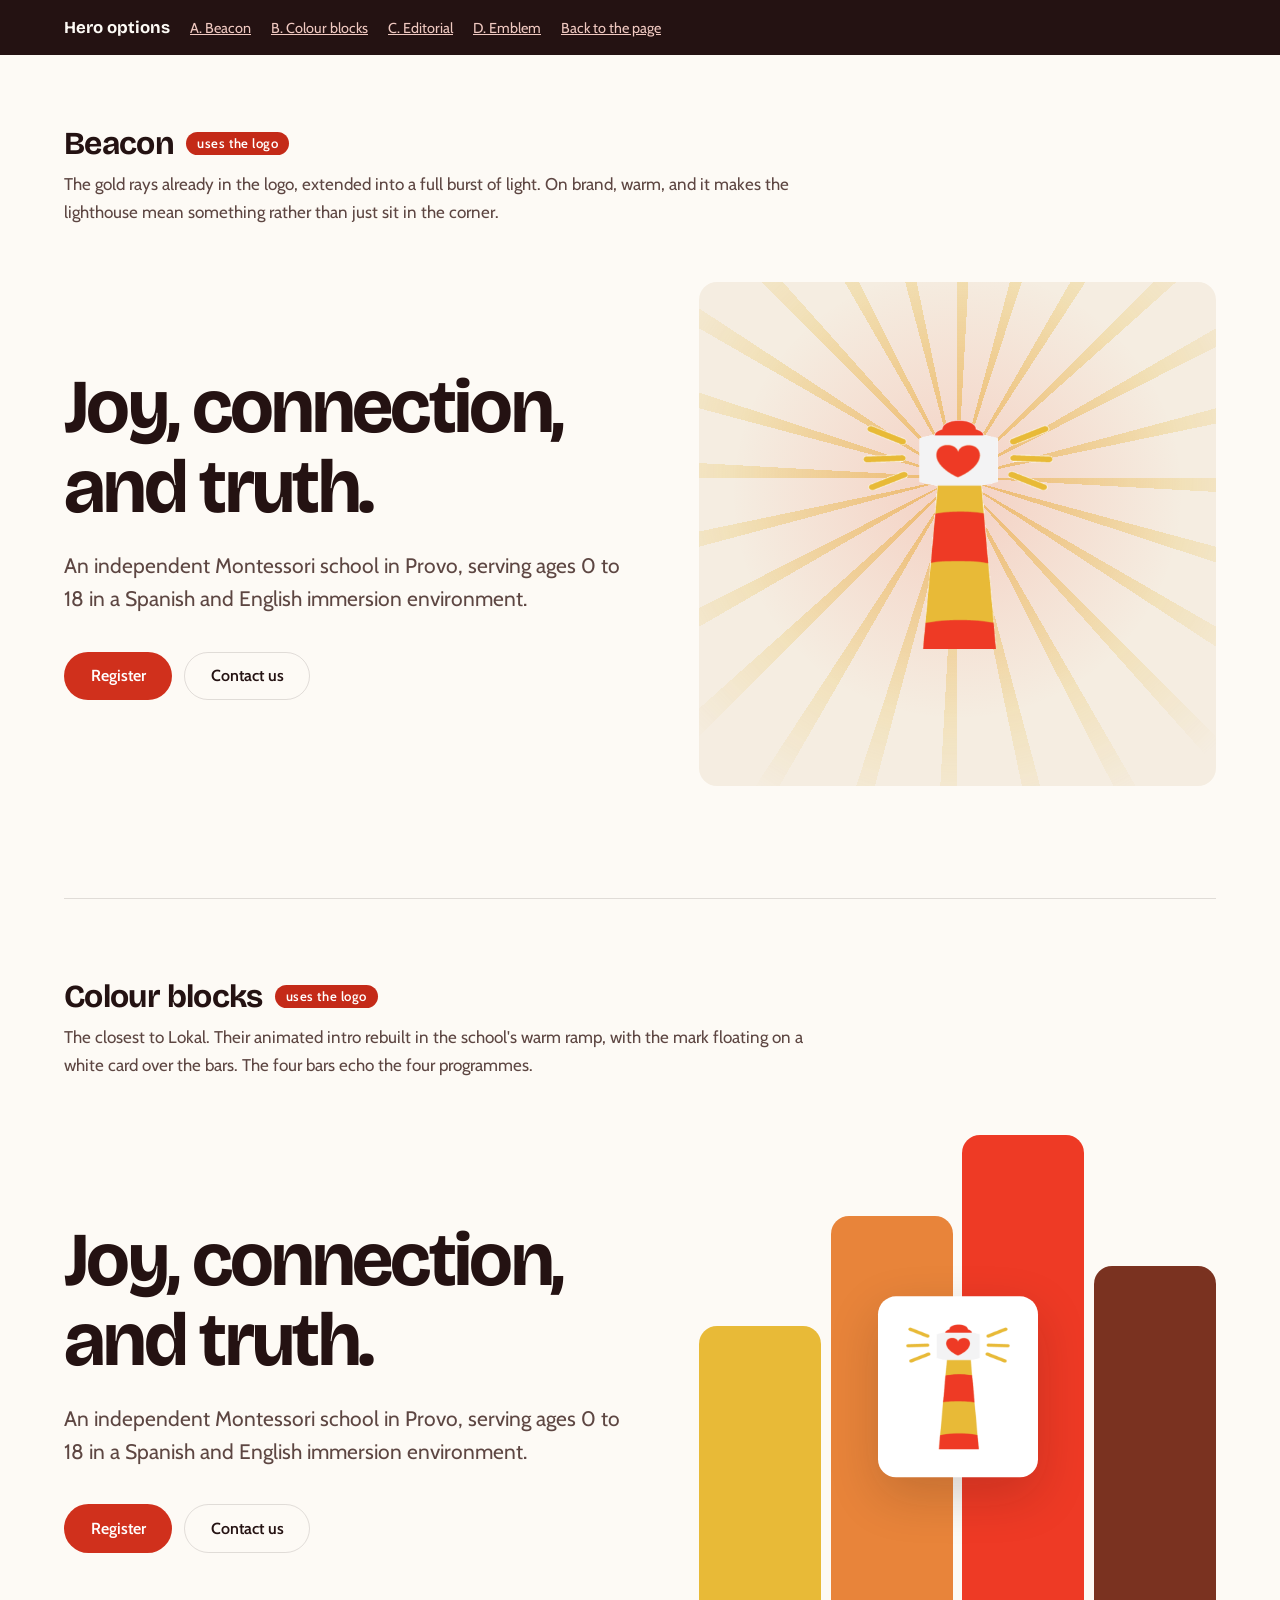
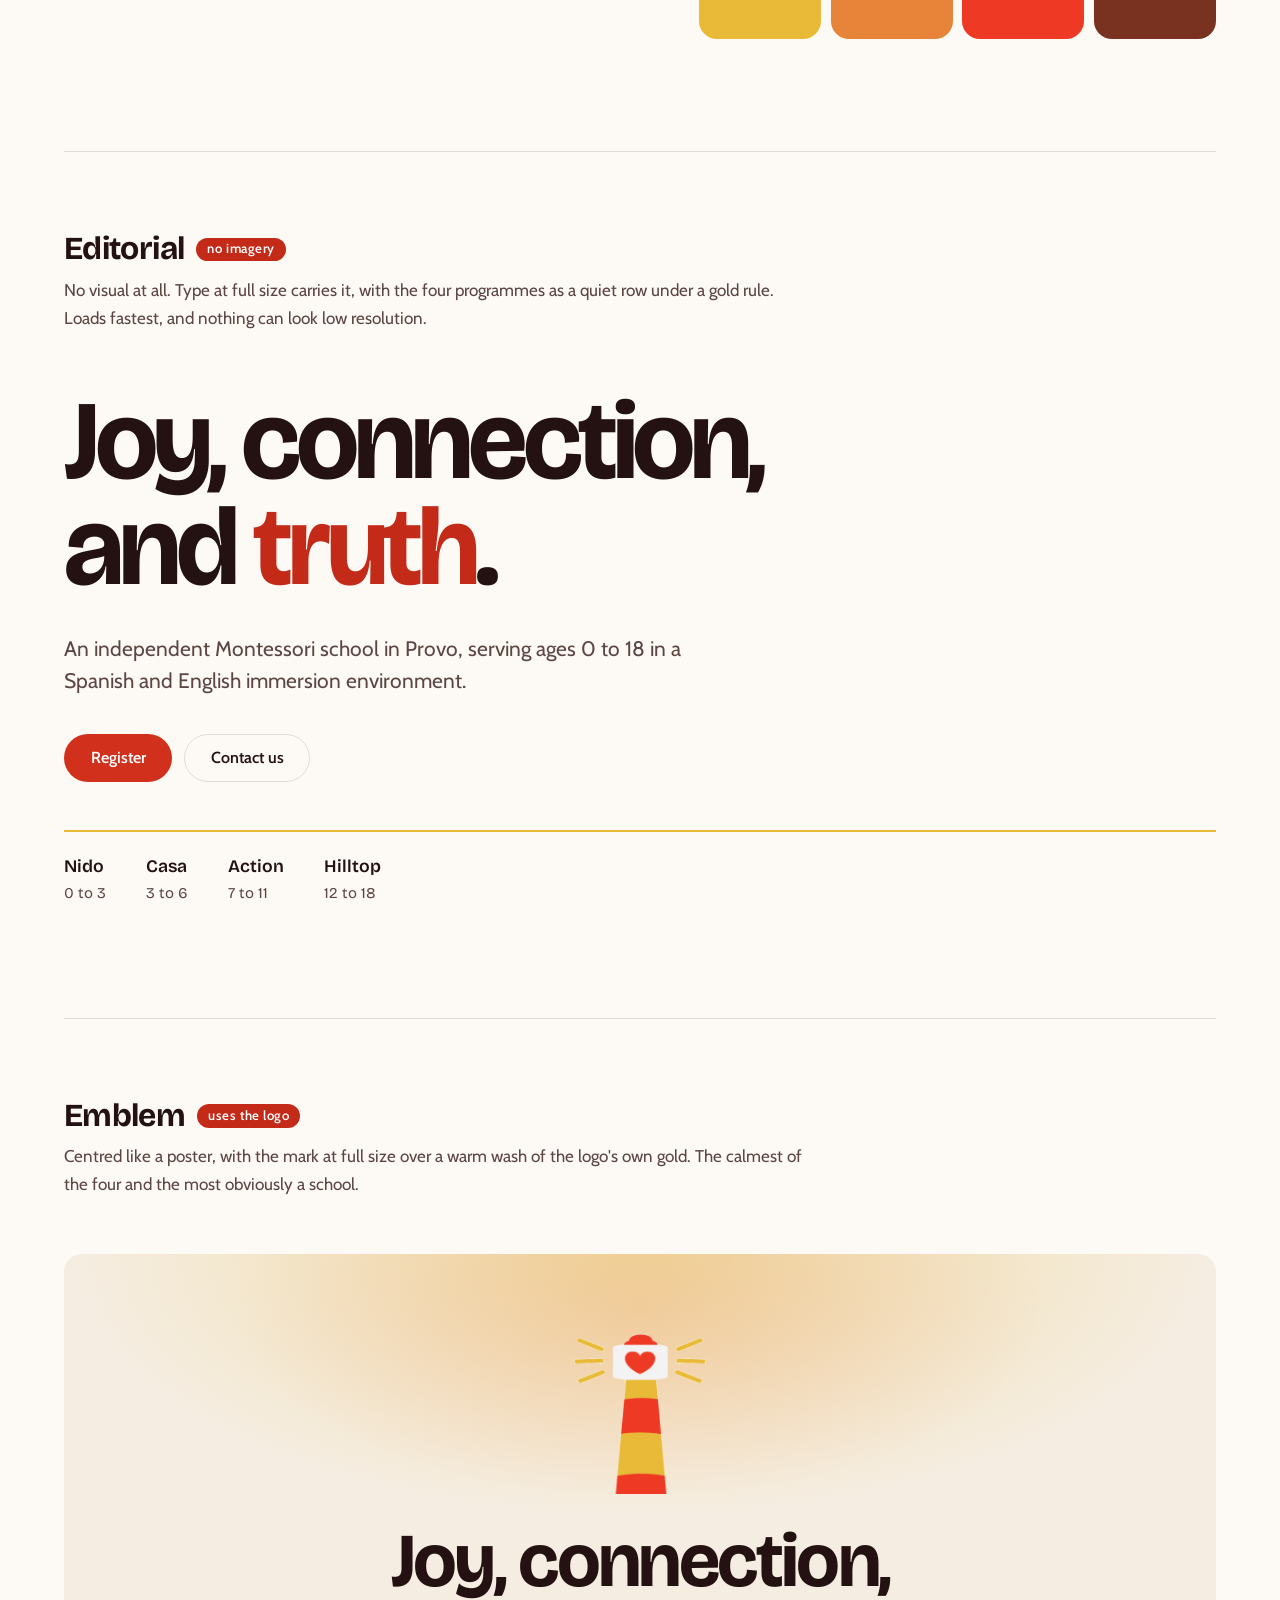
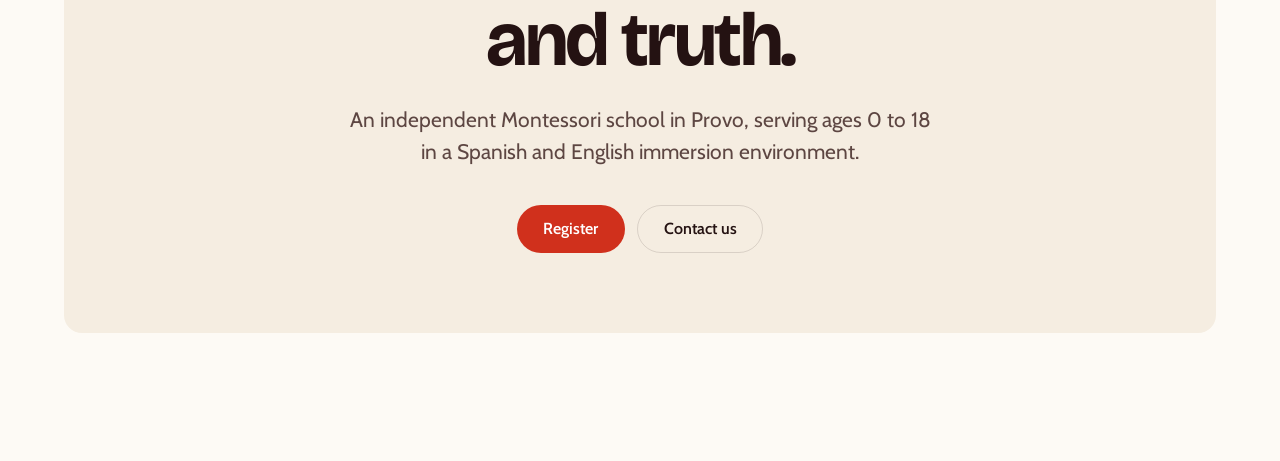
==== hero-options.html @ b16bca9e "Add four hero options that do not use photography The classroom photos are phone snapshots and softe" ====
<!DOCTYPE html>
<html lang="en">
<head>
<meta charset="utf-8">
<meta name="viewport" content="width=device-width, initial-scale=1">
<title>Hero options | Lighthouse Montessori Academy</title>
<meta name="color-scheme" content="light">
<meta name="robots" content="noindex">

<link rel="preconnect" href="https://fonts.googleapis.com">
<link rel="preconnect" href="https://fonts.gstatic.com" crossorigin>
<link href="https://fonts.googleapis.com/css2?family=Bricolage+Grotesque:opsz,wght@12..96,400;12..96,600;12..96,700&family=Cabin:wght@400;500;600&display=swap" rel="stylesheet">

<link rel="stylesheet" href="css/style.css?v=3">

<style>
/* ==========================================================================
   Four hero options. Every one uses the same tokens, type and copy as the
   real page, so the only variable is the composition. No photography.
   ========================================================================== */

.optbar {
  position: sticky; top: 0; z-index: 40;
  background: var(--ink); color: #FDFAF5;
  padding: .85rem var(--pad);
  display: flex; flex-wrap: wrap; gap: .5rem 1.25rem; align-items: baseline;
}
.optbar strong { font-family: var(--font-display); font-size: 1.05rem; }
.optbar a { color: #F0C9C1; font-size: .9rem; }

.opt-label {
  max-width: var(--wrap); margin-inline: auto;
  padding: clamp(3rem, 6vw, 4.5rem) var(--pad) 0;
}
.opt-label h2 {
  font-size: clamp(1.5rem, 3vw, 2rem);
  display: flex; align-items: center; gap: .75rem;
}
.opt-label h2 span {
  background: var(--red-deep); color: #fff;
  font-size: .82rem; letter-spacing: .04em;
  padding: .3rem .7rem; border-radius: 999px;
  font-family: var(--font-body); font-weight: 600;
}
.opt-label p { color: var(--ink-2); margin-top: .6rem; max-width: 62ch; }
.opt-rule { max-width: var(--wrap); margin: 3rem auto 0; padding: 0 var(--pad); }
.opt-rule hr { border: 0; border-top: 1px solid var(--line); }

/* ---------- shared hero frame for the options ---------- */
.h-opt {
  max-width: var(--wrap); margin-inline: auto;
  padding: clamp(2.5rem, 5vw, 3.5rem) var(--pad) clamp(3rem, 6vw, 4rem);
}
.h-opt h1 { font-size: clamp(2.75rem, 6.4vw, 4.75rem); letter-spacing: -.035em; }
.h-opt .lead {
  margin-top: 1.4rem; max-width: 40ch; color: var(--ink-2);
  font-size: clamp(1.0625rem, 1rem + .45vw, 1.3125rem); line-height: 1.55;
}

/* ==========================================================================
   A. Beacon. The logo's own gold rays extended into a full light burst.
   ========================================================================== */
.hA { display: grid; gap: clamp(2rem, 5vw, 4rem); align-items: center; }
@media (min-width: 900px) { .hA { grid-template-columns: 1.05fr .95fr; } }

.beacon {
  position: relative; isolation: isolate;
  border-radius: var(--r); overflow: hidden;
  background: var(--paper-2);
  height: clamp(320px, 52vw, 430px);
  display: grid; place-items: center;
}
@media (min-width: 900px) { .beacon { height: clamp(400px, 56vh, 520px); } }

/* The burst: hard gold wedges radiating from the lamp, faded out at the edge
   so it reads as light rather than a pinwheel. */
.beacon::before {
  content: ""; position: absolute; inset: -20%; z-index: -2;
  background: repeating-conic-gradient(from 0deg at 50% 42%,
    rgba(232,186,55,.55) 0deg 3.2deg, transparent 3.2deg 15deg);
  -webkit-mask-image: radial-gradient(circle at 50% 42%, #000 8%, rgba(0,0,0,.55) 34%, transparent 68%);
          mask-image: radial-gradient(circle at 50% 42%, #000 8%, rgba(0,0,0,.55) 34%, transparent 68%);
}
/* Warm pool of light behind the mark. */
.beacon::after {
  content: ""; position: absolute; inset: 0; z-index: -1;
  background: radial-gradient(circle at 50% 42%, rgba(238,58,37,.16) 0%, transparent 58%);
}
.beacon img { width: clamp(120px, 22vw, 190px); height: auto; display: block; }

/* ==========================================================================
   B. Colour blocks. The Lokal intro, rebuilt in the school's warm ramp.
   ========================================================================== */
.hB { display: grid; gap: clamp(2rem, 5vw, 4rem); align-items: center; }
@media (min-width: 900px) { .hB { grid-template-columns: 1.05fr .95fr; } }

.blocks {
  position: relative;
  height: clamp(320px, 52vw, 430px);
  display: grid; grid-template-columns: repeat(4, 1fr);
  gap: clamp(.4rem, .8vw, .6rem);
  align-items: end;
}
@media (min-width: 900px) { .blocks { height: clamp(400px, 56vh, 520px); } }
.blocks i { display: block; border-radius: var(--r); }
.blocks i:nth-child(1) { background: var(--gold);   height: 62%; }
.blocks i:nth-child(2) { background: var(--orange); height: 84%; }
.blocks i:nth-child(3) { background: var(--red);    height: 100%; }
.blocks i:nth-child(4) { background: var(--brown);  height: 74%; }

/* The mark sits on a white card over the bars, the way Lokal floats its
   wordmark over the colour field. */
.blocks .mark {
  position: absolute; left: 50%; top: 50%; transform: translate(-50%, -50%);
  background: var(--card); border-radius: var(--r);
  padding: clamp(1.1rem, 2.4vw, 1.75rem);
  box-shadow: 0 18px 50px rgba(36, 18, 18, .18);
}
.blocks .mark img { width: clamp(74px, 11vw, 104px); height: auto; display: block; }

/* ==========================================================================
   C. Editorial. No visual at all. The sentence is the design.
   ========================================================================== */
.hC { text-align: left; }
.hC h1 {
  font-size: clamp(3rem, 9.5vw, 7rem);
  line-height: .95; letter-spacing: -.045em; max-width: 15ch;
}
.hC h1 em { font-style: normal; color: var(--red-deep); }
.hC .lead { margin-top: 2rem; max-width: 46ch; }
.hC .rule { margin-top: 3rem; border-top: 2px solid var(--gold); padding-top: 1.25rem; }
.hC .ages {
  display: flex; flex-wrap: wrap; gap: 1.5rem 2.5rem;
  font-family: var(--font-display); font-weight: 600;
  color: var(--ink); font-size: clamp(.95rem, 1.6vw, 1.1rem);
}
.hC .ages b { display: block; color: var(--ink-2); font-weight: 400; font-size: .85em; }

/* ==========================================================================
   D. Emblem. Centred poster, logo carried at full size.
   ========================================================================== */
.hD {
  position: relative; isolation: isolate; text-align: center;
  border-radius: var(--r); overflow: hidden;
  background: var(--paper-2);
  padding: clamp(3rem, 7vw, 5rem) clamp(1.25rem, 5vw, 4rem);
}
.hD::before {
  content: ""; position: absolute; inset: 0; z-index: -1;
  background:
    radial-gradient(ellipse 70% 55% at 50% 0%, rgba(232,186,55,.38) 0%, transparent 70%),
    radial-gradient(ellipse 50% 40% at 50% 8%, rgba(238,58,37,.14) 0%, transparent 70%);
}
.hD img { width: clamp(88px, 13vw, 132px); height: auto; display: block; margin: 0 auto 1.75rem; }
.hD h1 { max-width: 16ch; margin-inline: auto; }
.hD .lead { margin-inline: auto; }
.hD .btn-row { justify-content: center; }
</style>
</head>
<body>

<div class="optbar">
  <strong>Hero options</strong>
  <a href="#a">A. Beacon</a>
  <a href="#b">B. Colour blocks</a>
  <a href="#c">C. Editorial</a>
  <a href="#d">D. Emblem</a>
  <a href="index.html">Back to the page</a>
</div>

<!-- ============================== A ============================== -->
<div class="opt-label" id="a">
  <h2>Beacon <span>uses the logo</span></h2>
  <p>The gold rays already in the logo, extended into a full burst of light. On brand, warm, and it makes the lighthouse mean something rather than just sit in the corner.</p>
</div>
<section class="h-opt hA">
  <div>
    <h1>Joy, connection,<br>and truth.</h1>
    <p class="lead">An independent Montessori school in Provo, serving ages 0 to 18 in a Spanish and English immersion environment.</p>
    <div class="btn-row">
      <a class="btn btn-primary" href="#a">Register</a>
      <a class="btn btn-ghost" href="#a">Contact us</a>
    </div>
  </div>
  <div class="beacon">
    <img src="img/logo.png" alt="" width="572" height="690">
  </div>
</section>
<div class="opt-rule"><hr></div>

<!-- ============================== B ============================== -->
<div class="opt-label" id="b">
  <h2>Colour blocks <span>uses the logo</span></h2>
  <p>The closest to Lokal. Their animated intro rebuilt in the school's warm ramp, with the mark floating on a white card over the bars. The four bars echo the four programmes.</p>
</div>
<section class="h-opt hB">
  <div>
    <h1>Joy, connection,<br>and truth.</h1>
    <p class="lead">An independent Montessori school in Provo, serving ages 0 to 18 in a Spanish and English immersion environment.</p>
    <div class="btn-row">
      <a class="btn btn-primary" href="#b">Register</a>
      <a class="btn btn-ghost" href="#b">Contact us</a>
    </div>
  </div>
  <div class="blocks">
    <i></i><i></i><i></i><i></i>
    <span class="mark"><img src="img/logo.png" alt="" width="572" height="690"></span>
  </div>
</section>
<div class="opt-rule"><hr></div>

<!-- ============================== C ============================== -->
<div class="opt-label" id="c">
  <h2>Editorial <span>no imagery</span></h2>
  <p>No visual at all. Type at full size carries it, with the four programmes as a quiet row under a gold rule. Loads fastest, and nothing can look low resolution.</p>
</div>
<section class="h-opt hC">
  <h1>Joy, connection, and <em>truth</em>.</h1>
  <p class="lead">An independent Montessori school in Provo, serving ages 0 to 18 in a Spanish and English immersion environment.</p>
  <div class="btn-row">
    <a class="btn btn-primary" href="#c">Register</a>
    <a class="btn btn-ghost" href="#c">Contact us</a>
  </div>
  <div class="rule">
    <div class="ages">
      <span>Nido <b>0 to 3</b></span>
      <span>Casa <b>3 to 6</b></span>
      <span>Action <b>7 to 11</b></span>
      <span>Hilltop <b>12 to 18</b></span>
    </div>
  </div>
</section>
<div class="opt-rule"><hr></div>

<!-- ============================== D ============================== -->
<div class="opt-label" id="d">
  <h2>Emblem <span>uses the logo</span></h2>
  <p>Centred like a poster, with the mark at full size over a warm wash of the logo's own gold. The calmest of the four and the most obviously a school.</p>
</div>
<section class="h-opt">
  <div class="hD">
    <img src="img/logo.png" alt="" width="572" height="690">
    <h1>Joy, connection, and truth.</h1>
    <p class="lead">An independent Montessori school in Provo, serving ages 0 to 18 in a Spanish and English immersion environment.</p>
    <div class="btn-row">
      <a class="btn btn-primary" href="#d">Register</a>
      <a class="btn btn-ghost" href="#d">Contact us</a>
    </div>
  </div>
</section>

<div style="height:4rem"></div>
</body>
</html>
---- css/style.css ----
/* ==========================================================================
   Lighthouse Montessori Academy
   --------------------------------------------------------------------------
   Palette is taken from the school's own logo: red #EE3A25 and gold #E8BA37,
   over the existing dark brown #241212 used for text on the current site.
   The bright green and muted purple from the old IONOS template were dropped:
   they came from the builder theme, not the brand, and they fought the logo.

   One accent (red) carries every link, button and active state. The four
   programme blocks use a warm ramp built from the same two logo colours, so
   they read as one family rather than four unrelated hues.

   Corner radius rule: blocks and cards 18px, inputs 12px, buttons full pill.
   ========================================================================== */

/* ---------- tokens ---------- */
:root {
  --paper:    #FDFAF5;
  --paper-2:  #F5EDE1;
  --card:     #FFFFFF;
  --ink:      #241212;
  --ink-2:    #5D4642;
  --red:      #EE3A25;   /* logo red, large areas and marks */
  --red-deep: #C42A18;   /* text and buttons, passes AA on paper */
  --gold:     #E8BA37;   /* logo gold */
  --orange:   #E8843A;
  --brown:    #7A3220;
  --block:    #D0301C;   /* statement block, white text at 5.19:1 */
  --line:     rgba(36, 18, 18, .13);

  --r:    18px;
  --r-sm: 12px;

  --wrap: 1280px;
  --pad:  clamp(1.25rem, 5vw, 4rem);

  --font-display: "Bricolage Grotesque", "Trebuchet MS", sans-serif;
  --font-body:    "Cabin", system-ui, -apple-system, "Segoe UI", sans-serif;

  --ease: cubic-bezier(.16, 1, .3, 1);

  /* The page is light for everyone, including visitors whose device is set to
     dark. This also keeps form controls, scrollbars and autofill light: without
     it the browser still paints those chrome pieces dark and they clash with
     the page around them. */
  color-scheme: light;
}

/* ---------- reset ---------- */
*, *::before, *::after { box-sizing: border-box; }
html { -webkit-text-size-adjust: 100%; scroll-behavior: smooth; }
@media (prefers-reduced-motion: reduce) { html { scroll-behavior: auto; } }

body {
  margin: 0;
  background: var(--paper);
  color: var(--ink);
  font-family: var(--font-body);
  font-size: clamp(1rem, .96rem + .2vw, 1.0625rem);
  line-height: 1.65;
  -webkit-font-smoothing: antialiased;
}

img { max-width: 100%; height: auto; display: block; }
a { color: inherit; }
h1, h2, h3 {
  font-family: var(--font-display);
  font-weight: 700;
  line-height: 1.05;
  letter-spacing: -.02em;
  margin: 0;
  text-wrap: balance;
}
p { margin: 0; text-wrap: pretty; }
ul { margin: 0; padding: 0; list-style: none; }

:where(a, button, input, select, textarea):focus-visible {
  outline: 3px solid var(--red-deep);
  outline-offset: 3px;
  border-radius: 4px;
}

.sr-only {
  position: absolute; width: 1px; height: 1px;
  padding: 0; margin: -1px; overflow: hidden;
  clip-path: inset(50%); white-space: nowrap;
}

.skip {
  position: absolute; left: 50%; top: 0;
  transform: translate(-50%, -120%);
  z-index: 100;
  background: var(--ink); color: var(--paper);
  padding: .75rem 1.25rem;
  border-radius: 0 0 var(--r-sm) var(--r-sm);
  text-decoration: none; font-weight: 600;
}
.skip:focus { transform: translate(-50%, 0); }

/* ---------- buttons ---------- */
.btn {
  display: inline-flex; align-items: center; justify-content: center;
  gap: .5rem;
  padding: .85rem 1.6rem;
  border: 1px solid transparent;
  border-radius: 999px;
  font-family: var(--font-body);
  font-size: 1rem;
  font-weight: 600;
  line-height: 1.2;
  white-space: nowrap;          /* CTA labels never wrap */
  text-decoration: none;
  cursor: pointer;
  transition: background-color .25s var(--ease), transform .12s ease,
              border-color .25s var(--ease), color .25s var(--ease);
}
.btn-primary { background: var(--block); color: #fff; }
.btn-primary:hover { background: #B22815; }
.btn-ghost { background: transparent; color: var(--ink); border-color: var(--line); }
.btn-ghost:hover { border-color: var(--ink); }
.btn:active { transform: translateY(1px); }
.btn-sm { padding: .6rem 1.15rem; font-size: .9375rem; }
.btn-block { width: 100%; }

@media (prefers-reduced-motion: reduce) {
  .btn { transition: none; }
  .btn:active { transform: none; }
}

/* ---------- nav ---------- */
.nav-wrap {
  position: fixed; inset: 0 0 auto 0; z-index: 50;
  padding: clamp(.6rem, 1.6vw, 1rem) var(--pad);
  pointer-events: none;
}
.nav {
  pointer-events: auto;
  max-width: var(--wrap); margin-inline: auto;
  min-height: 64px;
  display: flex; align-items: center; justify-content: space-between;
  gap: 1rem;
  padding: .5rem .6rem .5rem 1rem;
  background: color-mix(in srgb, var(--paper) 86%, transparent);
  backdrop-filter: blur(14px) saturate(140%);
  -webkit-backdrop-filter: blur(14px) saturate(140%);
  border: 1px solid var(--line);
  border-radius: 999px;
  transition: box-shadow .3s var(--ease), background-color .3s var(--ease);
}
.nav-wrap.stuck .nav {
  background: color-mix(in srgb, var(--paper) 96%, transparent);
  box-shadow: 0 10px 34px -18px rgba(36, 18, 18, .5);
}
@supports not (backdrop-filter: blur(2px)) {
  .nav { background: var(--paper); }
}

.brand {
  display: flex; align-items: center; gap: .65rem;
  text-decoration: none; color: var(--ink);
  font-family: var(--font-display);
  font-weight: 700; font-size: .8125rem; line-height: 1.15;
  letter-spacing: -.01em;
}
.brand img { width: auto; height: 36px; }
/* The name stays visible on phones: next to a single burger there is room for
   it, and a bare lighthouse mark does not tell a first time visitor who this is. */
.brand-text { display: none; }
@media (min-width: 360px) { .brand-text { display: block; } }

.nav-links { display: flex; align-items: center; gap: .35rem; }
.nav-links a:not(.btn) {
  padding: .55rem .85rem;
  border-radius: 999px;
  font-weight: 500;
  font-size: .9375rem;
  text-decoration: none;
  color: var(--ink-2);
  transition: color .2s var(--ease), background-color .2s var(--ease);
}
.nav-links a:not(.btn):hover { color: var(--ink); background: var(--paper-2); }

.burger {
  display: none;
  width: 44px; height: 44px;
  align-items: center; justify-content: center;
  background: transparent; border: 0; border-radius: 999px; cursor: pointer;
}
.burger-bars { display: grid; gap: 5px; }
.burger-bars i {
  display: block; width: 22px; height: 2px;
  background: var(--ink); border-radius: 2px;
  transition: transform .3s var(--ease), opacity .2s linear;
}
.burger[aria-expanded="true"] i:nth-child(1) { transform: translateY(7px) rotate(45deg); }
.burger[aria-expanded="true"] i:nth-child(2) { opacity: 0; }
.burger[aria-expanded="true"] i:nth-child(3) { transform: translateY(-7px) rotate(-45deg); }

@media (max-width: 860px) {
  .burger { display: inline-flex; }
  .nav { flex-wrap: wrap; border-radius: 26px; }
  .nav-links {
    display: none;
    flex-basis: 100%;
    flex-direction: column; align-items: stretch;
    gap: .15rem;
    padding: .5rem .4rem .6rem;
  }
  .nav-links.open { display: flex; }
  .nav-links a:not(.btn) { padding: .8rem 1rem; border-radius: var(--r-sm); }
  .nav-links .btn { margin-top: .4rem; }
}
@media (prefers-reduced-motion: reduce) {
  .nav, .burger-bars i, .nav-links a { transition: none; }
}

/* ---------- shared section furniture ---------- */
.section {
  max-width: var(--wrap);
  margin-inline: auto;
  padding: clamp(4rem, 9vw, 7.5rem) var(--pad);
}
/* A tinted section bleeds to the window edge, so its contents need their own
   centred container. Without it the auto margins land on .section-head too and
   the heading centres itself, which no untinted section does. */
.section-tint {
  max-width: none;
  background: var(--paper-2);
}
.section-inner { max-width: var(--wrap); margin-inline: auto; }

/* Width is set in rem, not ch: a ch cap here would resolve against this
   element's body font and throttle the much larger display heading inside. */
.section-head { max-width: min(100%, 44rem); margin-bottom: clamp(2.5rem, 5vw, 4rem); }
.section-head h2 { font-size: clamp(2rem, 4.4vw, 3.25rem); }
.section-head p {
  margin-top: 1rem;
  color: var(--ink-2);
  font-size: 1.0625rem;
  max-width: 46ch;
}

/* ---------- hero ---------- */
.hero {
  max-width: var(--wrap);
  margin-inline: auto;
  /* Top padding clears the floating nav and no more. A taller pad drops the
     headline into the middle of the viewport and reads as a layout bug. */
  padding: clamp(6.5rem, 9vw, 7rem) var(--pad) clamp(3rem, 6vw, 4.5rem);
  display: grid;
  gap: clamp(2rem, 5vw, 4rem);
  align-items: center;
}
@media (min-width: 900px) {
  .hero { grid-template-columns: 1.05fr .95fr; }
}

.hero-copy h1 {
  font-size: clamp(2.75rem, 6.4vw, 4.75rem);
  letter-spacing: -.035em;
}
.hero-copy .lead {
  margin-top: 1.4rem;
  max-width: 40ch;
  font-size: clamp(1.0625rem, 1rem + .45vw, 1.3125rem);
  line-height: 1.55;
  color: var(--ink-2);
}
.btn-row { display: flex; flex-wrap: wrap; gap: .75rem; margin-top: 2.25rem; }

/* Height is capped rather than driven by aspect ratio, so the image can never
   grow tall enough to push the hero past a single screen. */
.hero-media {
  position: relative;
  height: clamp(260px, 46vw, 380px);
  border-radius: var(--r);
  overflow: hidden;
  background: var(--paper-2);
}
.hero-media img { width: 100%; height: 100%; object-fit: cover; }
@media (min-width: 900px) {
  .hero-media { height: clamp(400px, 56vh, 545px); }
}

/* ---------- programs: asymmetric colour blocks ---------- */
.programs {
  display: grid;
  gap: clamp(.75rem, 1.4vw, 1.1rem);
}
@media (min-width: 780px) {
  .programs { grid-template-columns: repeat(12, 1fr); }
  .prog:nth-child(1) { grid-column: span 5; }
  .prog:nth-child(2) { grid-column: span 7; }
  .prog:nth-child(3) { grid-column: span 7; }
  .prog:nth-child(4) { grid-column: span 5; }
}

.prog {
  border-radius: var(--r);
  padding: clamp(1.6rem, 3vw, 2.5rem);
  min-height: clamp(190px, 22vw, 250px);
  display: flex; flex-direction: column; justify-content: flex-end;
  gap: .5rem;
  transition: transform .35s var(--ease);
}
.prog:hover { transform: translateY(-4px); }
.prog-age {
  font-family: var(--font-body);
  font-weight: 600; font-size: .875rem;
  opacity: .78;
}
.prog h3 { font-size: clamp(1.75rem, 3.4vw, 2.5rem); }
.prog p { max-width: 38ch; font-size: 1rem; opacity: .86; }

.prog-nido    { background: var(--gold);   color: var(--ink); }
.prog-casa    { background: var(--orange); color: var(--ink); }
.prog-action  { background: var(--block);  color: #fff; }
.prog-hilltop { background: var(--brown);  color: #fff; }

@media (prefers-reduced-motion: reduce) {
  .prog { transition: none; }
  .prog:hover { transform: none; }
}

/* ---------- outcomes: photo bento, 6 items, 6 cells ---------- */
.outcomes {
  display: grid;
  gap: clamp(1rem, 2vw, 1.5rem);
}
@media (min-width: 720px) {
  .outcomes { grid-template-columns: repeat(2, 1fr); }
}
@media (min-width: 1040px) {
  .outcomes { grid-template-columns: repeat(12, 1fr); }
  .oc      { grid-column: span 3; }
  .oc-wide { grid-column: span 6; }
  /* wide cell opens row one and closes row two, so the grid has rhythm */
  .oc-wide { display: grid; grid-template-columns: 1fr 1fr; align-items: stretch; }
  .oc-wide figure { height: 100%; }
  .oc-wide img { height: 100%; aspect-ratio: auto; }
  /* Centre the copy against the full height of the photo beside it, otherwise
     it pins to the top and leaves a dead half-cell underneath. */
  .oc-wide .oc-body { display: flex; flex-direction: column; justify-content: center; }
}

.oc {
  position: relative;                /* anchor for the stretched link below */
  background: var(--card);
  border: 1px solid var(--line);
  border-radius: var(--r);
  overflow: hidden;
  transition: border-color .3s var(--ease), transform .3s var(--ease);
}
.oc figure { margin: 0; overflow: hidden; }
.oc img {
  width: 100%; aspect-ratio: 1 / 1; object-fit: cover;
  transition: transform .5s var(--ease);
}
.oc-body { padding: clamp(1.15rem, 2vw, 1.6rem); }
.oc-body h3 { font-size: 1.375rem; }

/* Each card links to its subject page. The title carries the real anchor and a
   stretched pseudo-element makes the whole card clickable, so there is still
   just one tab stop and one readable link text per card. */
.oc-body h3 a {
  color: inherit;
  text-decoration: none;
}
.oc-body h3 a::after {
  content: "";
  position: absolute;
  inset: 0;
  border-radius: inherit;
}
.oc:hover { border-color: var(--red-deep); }
.oc:hover img { transform: scale(1.04); }
.oc:has(a:focus-visible) { outline: 3px solid var(--red-deep); outline-offset: 3px; }
.oc-body h3 a:focus-visible { outline: none; }

@media (prefers-reduced-motion: reduce) {
  .oc, .oc img { transition: none; }
  .oc:hover img { transform: none; }
}
.oc-body p {
  margin-top: .5rem;
  color: var(--ink-2);
  font-size: .9688rem;
  line-height: 1.55;
}

/* ---------- statement: one colour block, used once ---------- */
.statement {
  background: var(--block);
  color: #fff;
  padding: clamp(4.5rem, 10vw, 8rem) var(--pad);
}
.statement blockquote {
  margin: 0 auto;
  max-width: min(100%, 52rem);   /* rem, for the same reason as .section-head */
  text-align: center;
}
.statement p {
  font-family: var(--font-display);
  font-weight: 600;
  font-size: clamp(1.75rem, 4.6vw, 3.5rem);
  line-height: 1.12;
  letter-spacing: -.025em;
  text-wrap: balance;
}

/* ---------- community: offset two up ---------- */
.community { display: grid; gap: clamp(2rem, 4vw, 3rem); }
@media (min-width: 860px) {
  .community { grid-template-columns: 1fr 1fr; align-items: start; }
  .com-b { margin-top: clamp(2.5rem, 6vw, 5rem); }
}
.com img {
  width: 100%;
  aspect-ratio: 3 / 2;
  object-fit: cover;
  border-radius: var(--r);
}
.com-body { padding-top: 1.5rem; }
.com-body h3 { font-size: clamp(1.375rem, 2.4vw, 1.875rem); }
.com-body p {
  margin-top: .75rem;
  color: var(--ink-2);
  max-width: 46ch;
}

/* ---------- contact ---------- */
.contact { display: grid; gap: clamp(2.5rem, 5vw, 4.5rem); }
@media (min-width: 900px) {
  .contact { grid-template-columns: 1fr 1fr; align-items: start; }
}
.contact-intro h2 { font-size: clamp(2rem, 4.4vw, 3.25rem); }
.contact-intro > p { margin-top: 1rem; color: var(--ink-2); max-width: 40ch; }

.contact-details { margin: clamp(2rem, 4vw, 3rem) 0 0; display: grid; gap: 1.5rem; }
.contact-details dt {
  font-size: .8125rem;
  font-weight: 600;
  color: var(--ink-2);
  margin-bottom: .3rem;
}
.contact-details dd { margin: 0; font-size: 1.0625rem; }
.contact-details a {
  color: var(--ink);
  text-decoration: none;
  border-bottom: 1px solid var(--line);
  transition: border-color .2s var(--ease);
  overflow-wrap: anywhere;
}
.contact-details a:hover { border-color: var(--red-deep); }

.form {
  background: var(--card);
  border: 1px solid var(--line);
  border-radius: var(--r);
  padding: clamp(1.5rem, 3vw, 2.25rem);
  display: grid;
  gap: 1.25rem;
}
.field { display: grid; gap: .5rem; }
.field label { font-size: .9375rem; font-weight: 600; color: var(--ink); }
.field .opt { font-weight: 400; color: var(--ink-2); }

.form input, .form select, .form textarea {
  width: 100%;
  padding: .8rem .9rem;
  font: inherit;
  color: var(--ink);
  background: var(--paper);
  border: 1px solid var(--line);
  border-radius: var(--r-sm);
  transition: border-color .2s var(--ease);
}
.form textarea { resize: vertical; min-height: 120px; }
.form input:hover, .form select:hover, .form textarea:hover { border-color: var(--ink-2); }
.form input::placeholder, .form textarea::placeholder { color: var(--ink-2); }

.hint { font-size: .875rem; color: var(--ink-2); }
.error { font-size: .875rem; color: var(--red-deep); font-weight: 600; }
.field.invalid input,
.field.invalid textarea { border-color: var(--red-deep); }

.form-done {
  margin-top: .25rem;
  padding: .9rem 1rem;
  border-radius: var(--r-sm);
  background: var(--paper-2);
  border: 1px solid var(--line);
  font-size: .9375rem;
  color: var(--ink);
}

/* ---------- footer ---------- */
.footer {
  border-top: 1px solid var(--line);
  padding: clamp(3rem, 6vw, 5rem) var(--pad) 2rem;
}
.footer-in {
  max-width: var(--wrap); margin-inline: auto;
  display: grid; gap: clamp(2rem, 4vw, 3rem);
}
@media (min-width: 760px) {
  .footer-in { grid-template-columns: 1.6fr 1fr 1fr 1.2fr; }
}
.foot-brand img { width: auto; height: 46px; margin-bottom: 1rem; }
.foot-brand p { color: var(--ink-2); font-size: .9375rem; max-width: 30ch; }

.foot-col { display: grid; align-content: start; gap: .55rem; }
.foot-col h2 {
  font-family: var(--font-body);
  font-size: .8125rem;
  font-weight: 600;
  color: var(--ink-2);
  margin-bottom: .35rem;
  letter-spacing: 0;
}
.foot-col a {
  font-size: .9375rem;
  color: var(--ink);
  text-decoration: none;
  transition: color .2s var(--ease);
}
.foot-col a:hover { color: var(--red-deep); }

.foot-legal {
  max-width: var(--wrap);
  margin: clamp(2.5rem, 5vw, 4rem) auto 0;
  padding-top: 1.5rem;
  border-top: 1px solid var(--line);
  font-size: .875rem;
  color: var(--ink-2);
}

/* ---------- scroll reveal ---------- */
.reveal {
  opacity: 0;
  transform: translateY(20px);
  transition: opacity .7s var(--ease), transform .7s var(--ease);
}
.reveal.in { opacity: 1; transform: none; }
.reveal-delay { transition-delay: .12s; }
.programs .reveal.in:nth-child(2) { transition-delay: .08s; }
.programs .reveal.in:nth-child(3) { transition-delay: .16s; }
.programs .reveal.in:nth-child(4) { transition-delay: .24s; }
.outcomes .reveal.in:nth-child(2) { transition-delay: .06s; }
.outcomes .reveal.in:nth-child(3) { transition-delay: .12s; }
.outcomes .reveal.in:nth-child(4) { transition-delay: .18s; }
.outcomes .reveal.in:nth-child(5) { transition-delay: .24s; }
.outcomes .reveal.in:nth-child(6) { transition-delay: .30s; }

@media (prefers-reduced-motion: reduce) {
  .reveal { opacity: 1; transform: none; transition: none; }
}
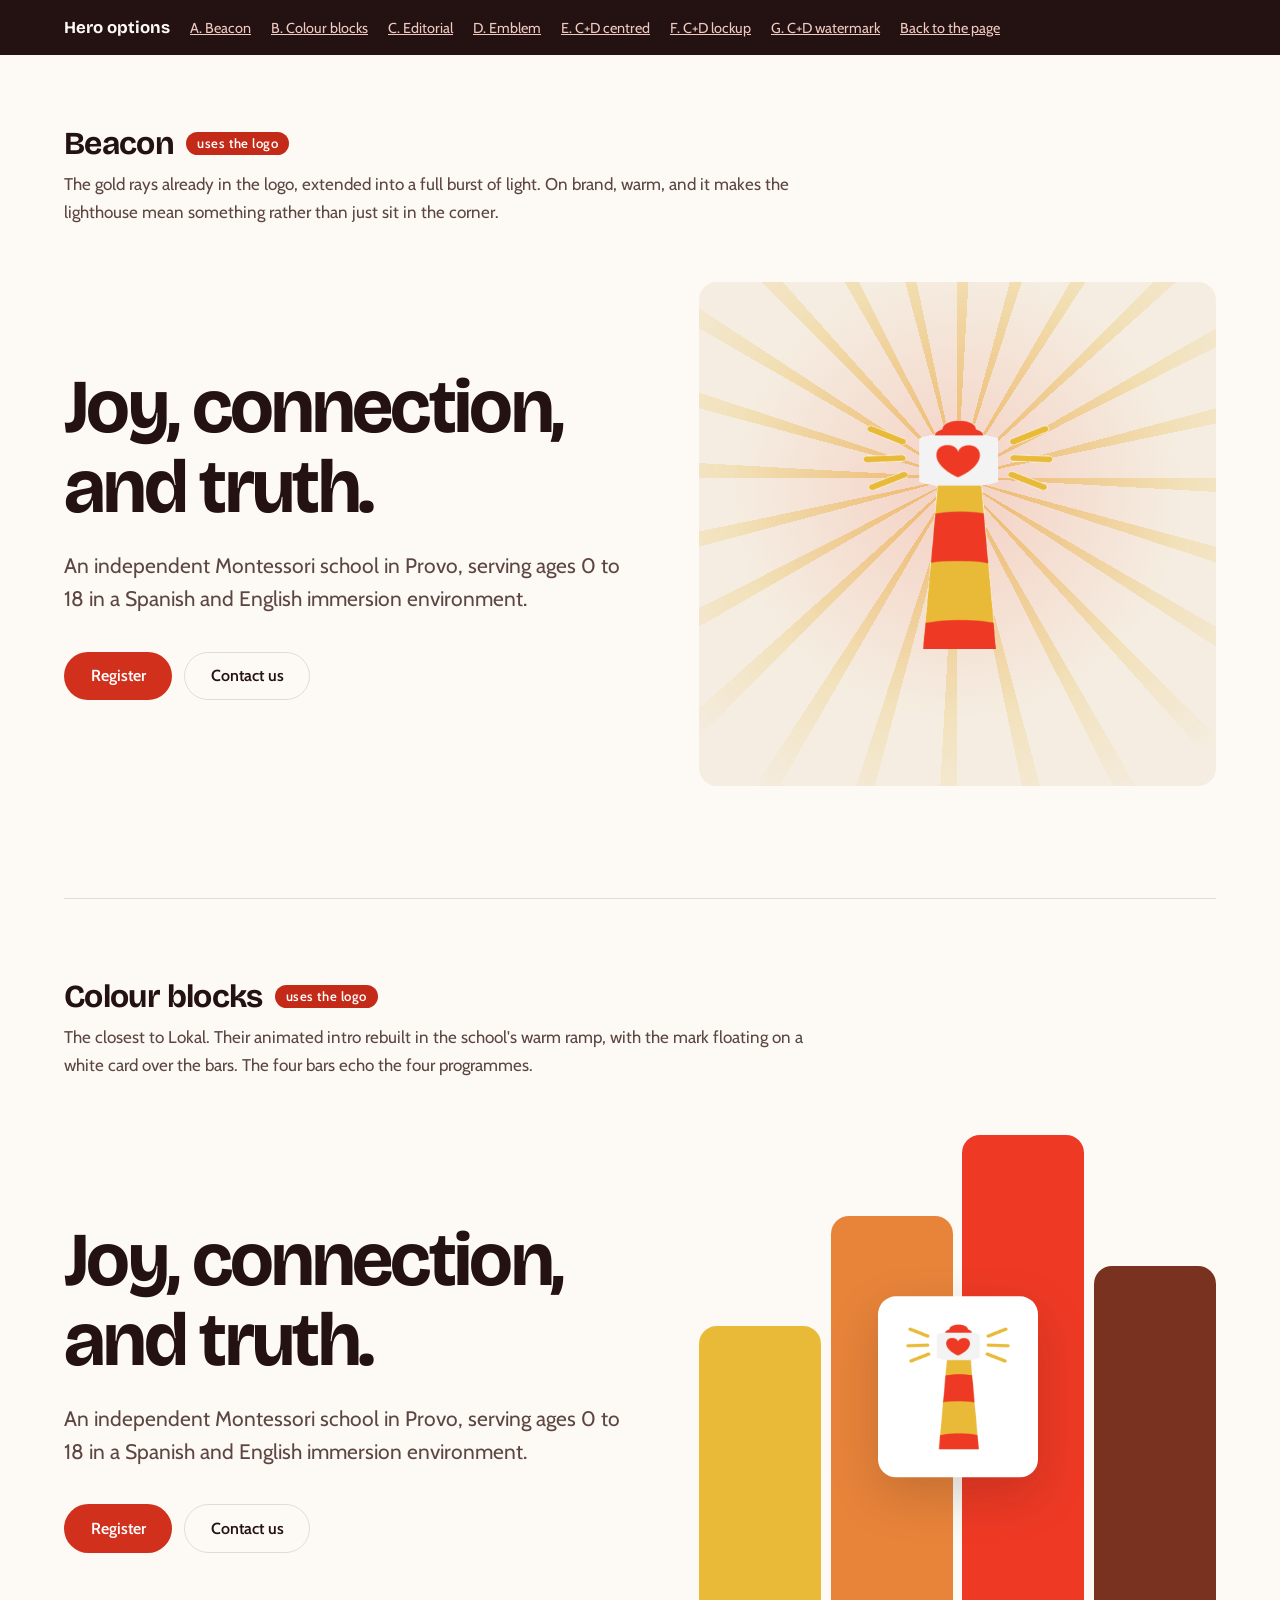
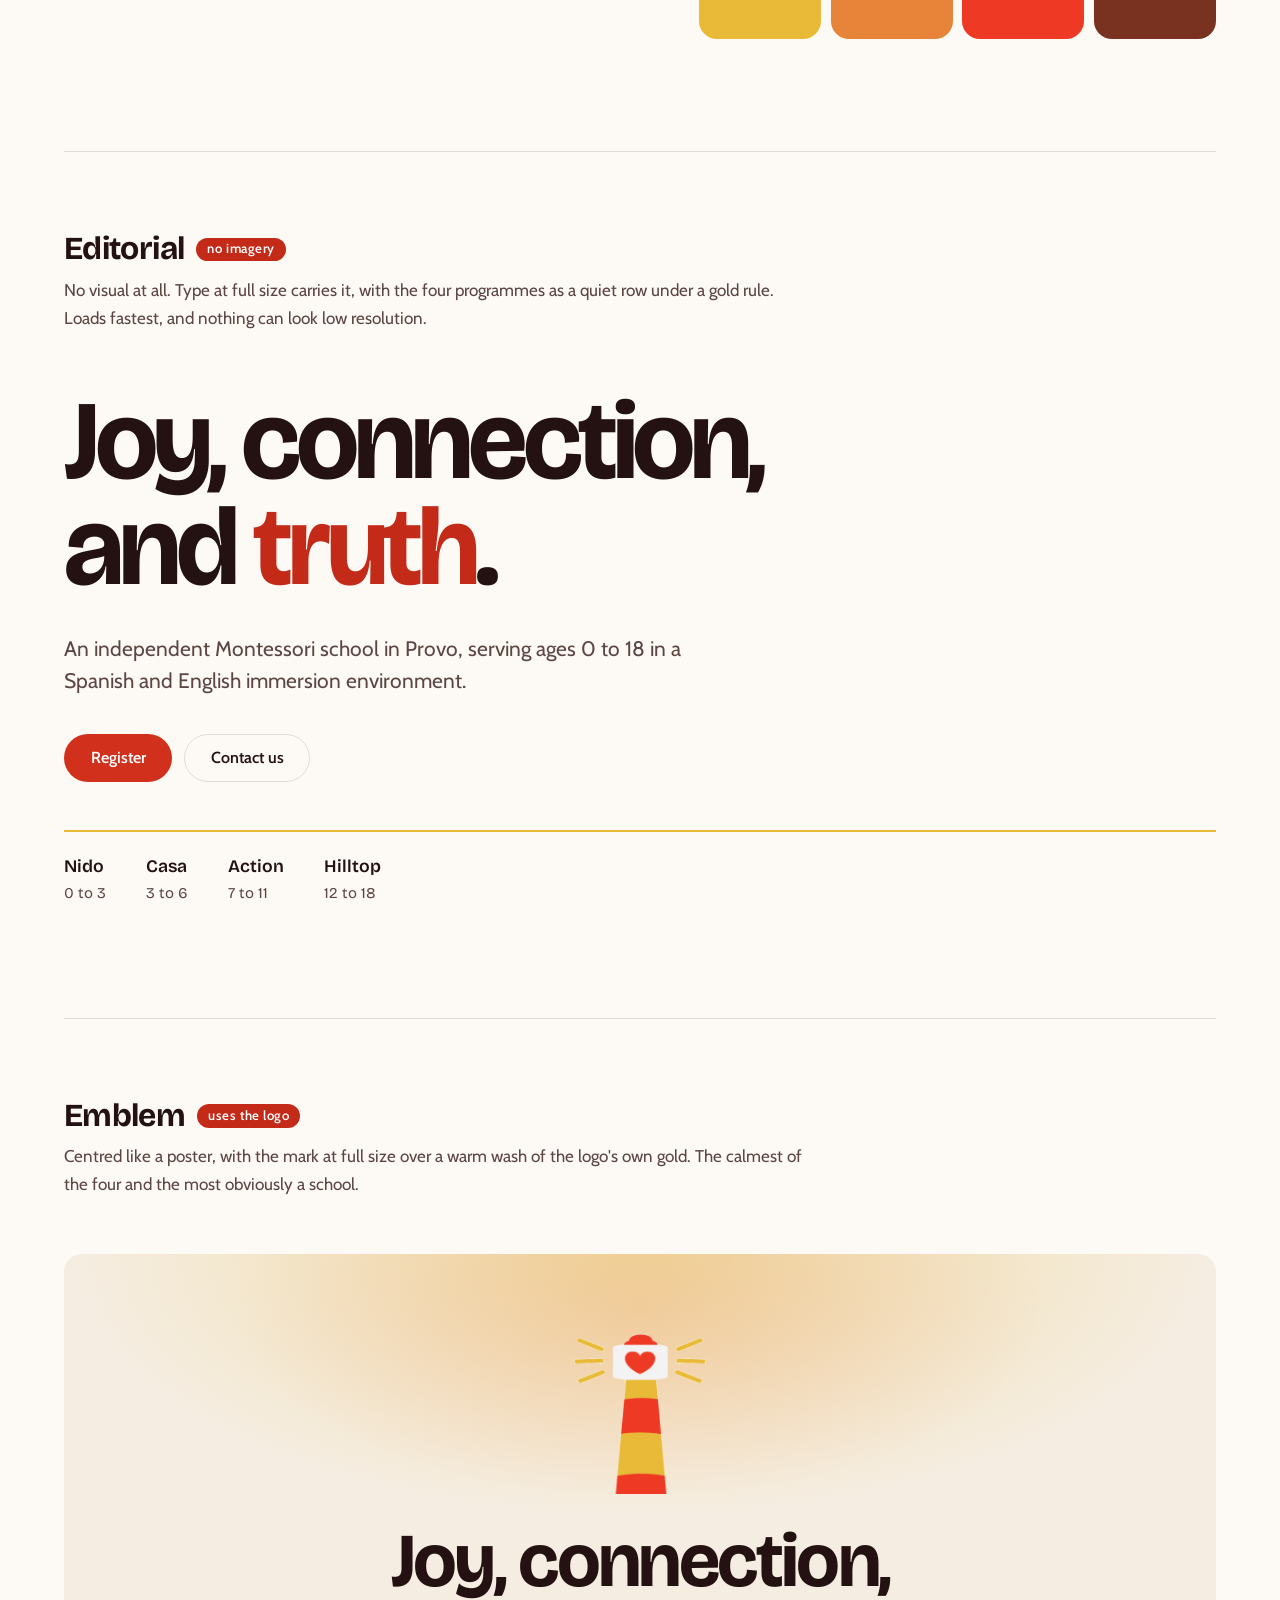
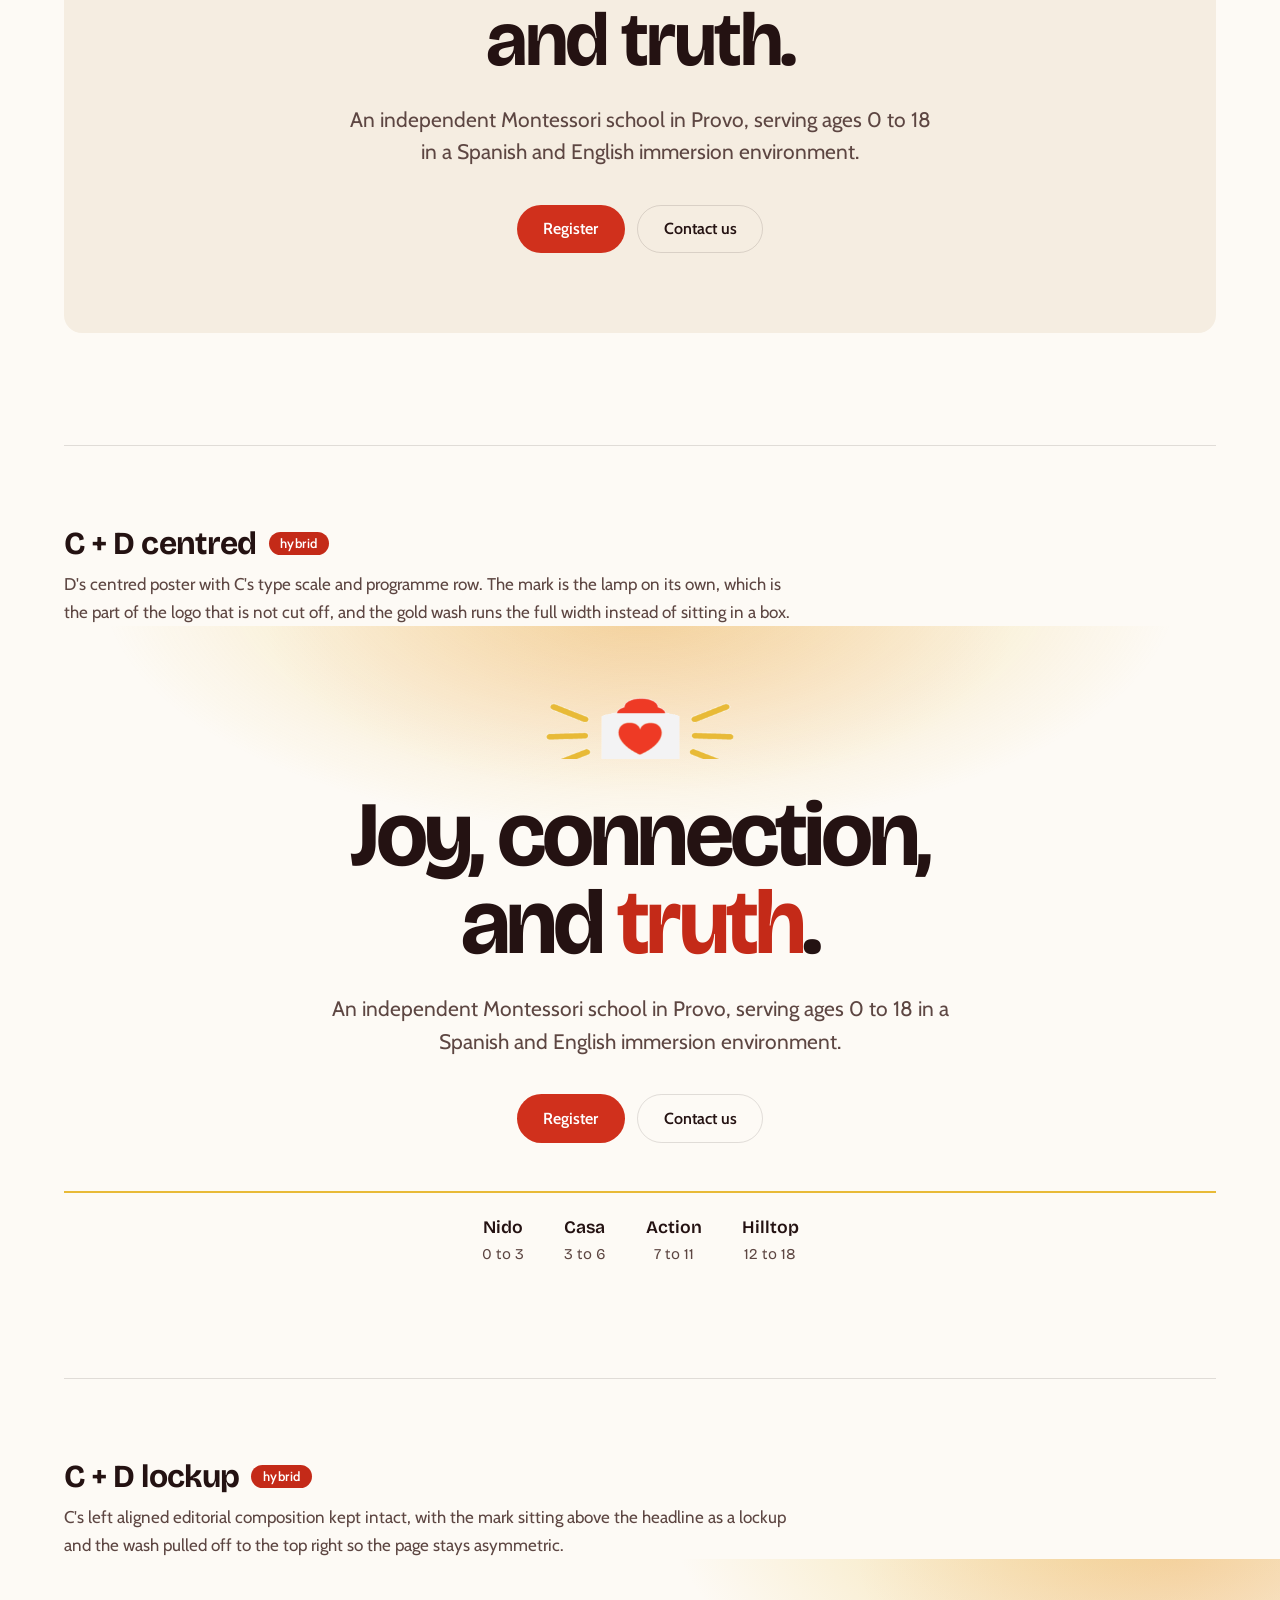
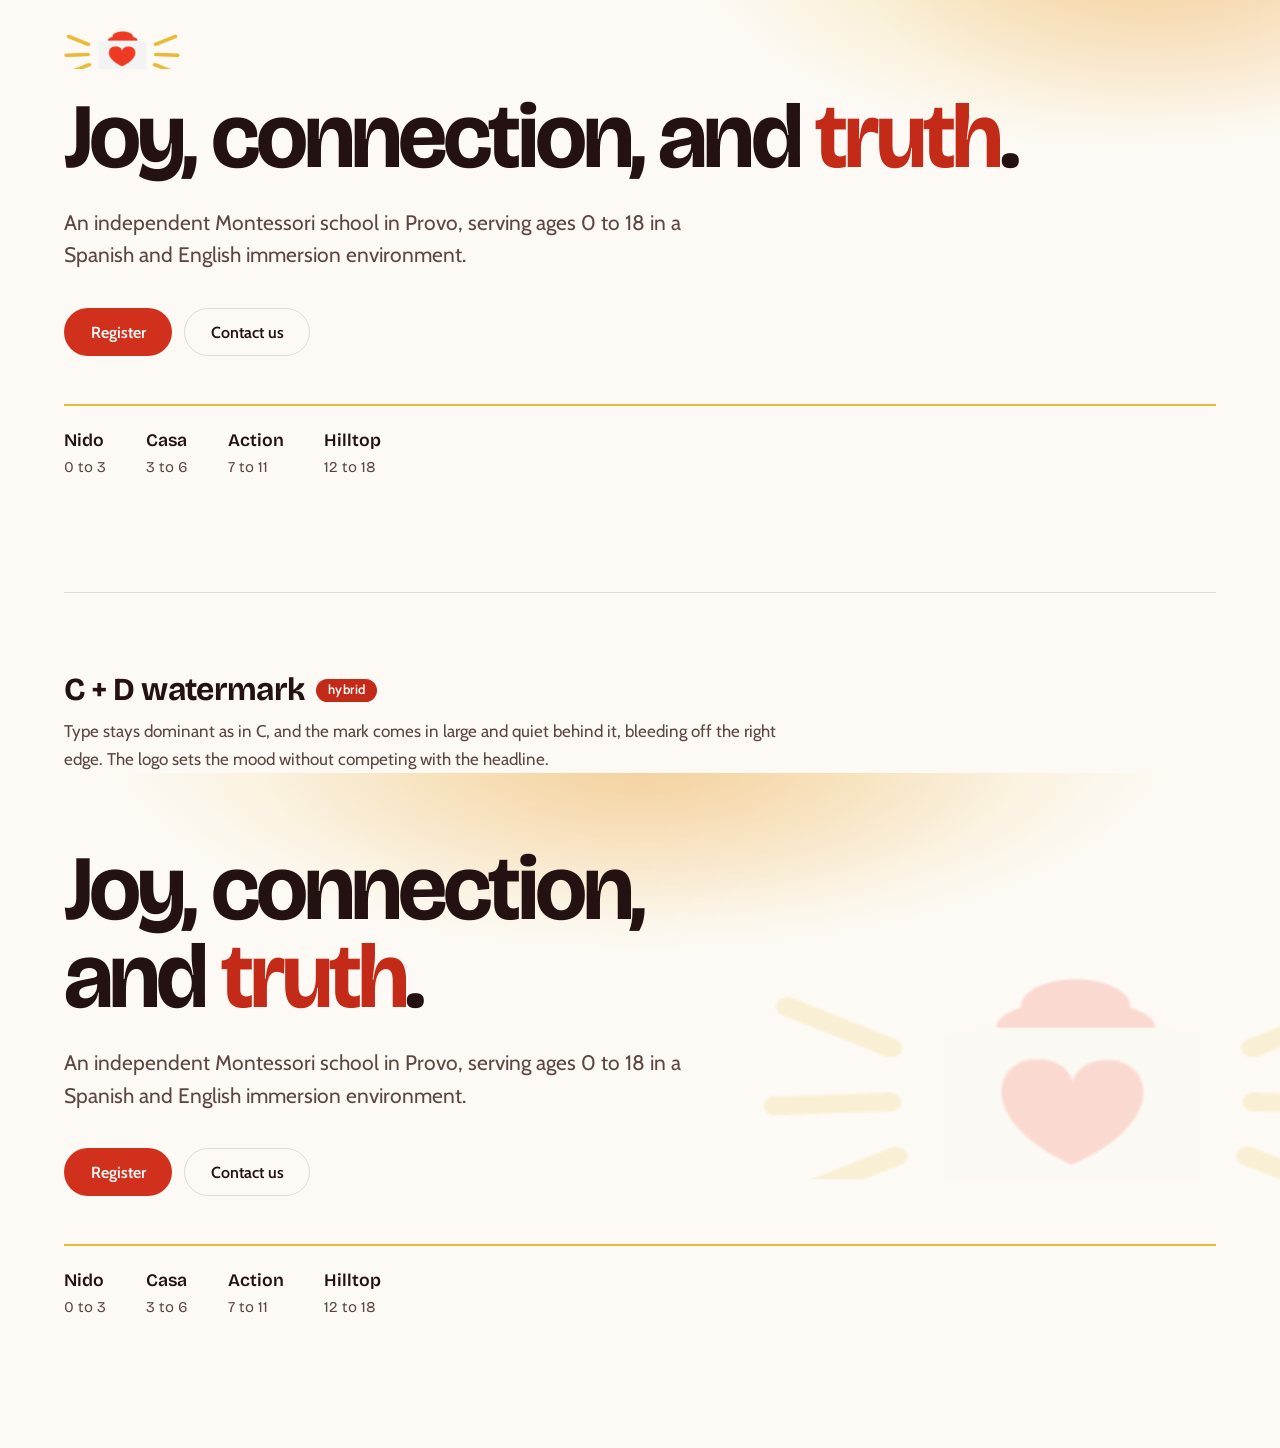
==== commit ead4e0d2: "Add three C and D hybrid heroes Combine C's editorial type scale and programme row with D's mark and" ====
--- a/hero-options.html
+++ b/hero-options.html
@@ -155,6 +155,66 @@
 .hD h1 { max-width: 16ch; margin-inline: auto; }
 .hD .lead { margin-inline: auto; }
 .hD .btn-row { justify-content: center; }
+
+/* ==========================================================================
+   C + D hybrids. Editorial type scale and the programme row from C, the mark
+   and the warm gold wash from D. All three use the lamp crop of the logo,
+   which is the part of the file that is not cut off at the bottom.
+   ========================================================================== */
+
+/* Full bleed wash, with the content held to the normal measure inside it. */
+.bleed { position: relative; isolation: isolate; overflow: hidden; }
+.bleed > .inner {
+  max-width: var(--wrap); margin-inline: auto;
+  padding: clamp(3rem, 6vw, 4.5rem) var(--pad) clamp(3rem, 6vw, 4rem);
+}
+.wash-top::before {
+  content: ""; position: absolute; inset: 0; z-index: -1;
+  background:
+    radial-gradient(ellipse 62% 52% at 50% -6%, rgba(232,186,55,.42) 0%, transparent 68%),
+    radial-gradient(ellipse 42% 34% at 50% 0%, rgba(238,58,37,.13) 0%, transparent 70%);
+}
+.wash-corner::before {
+  content: ""; position: absolute; inset: 0; z-index: -1;
+  background:
+    radial-gradient(ellipse 54% 62% at 88% -8%, rgba(232,186,55,.46) 0%, transparent 66%),
+    radial-gradient(ellipse 36% 40% at 92% 0%, rgba(238,58,37,.14) 0%, transparent 70%);
+}
+
+/* Shared editorial bits, borrowed from C. */
+.ed h1 { font-size: clamp(2.6rem, 8vw, 5.75rem); line-height: .96; letter-spacing: -.042em; }
+.ed h1 em { font-style: normal; color: var(--red-deep); }
+.ed .lead { margin-top: 1.6rem; max-width: 44ch; color: var(--ink-2);
+            font-size: clamp(1.0625rem, 1rem + .45vw, 1.3125rem); line-height: 1.55; }
+.ed .rule { margin-top: clamp(2.25rem, 4vw, 3rem); border-top: 2px solid var(--gold); padding-top: 1.25rem; }
+.ed .ages { display: flex; flex-wrap: wrap; gap: 1.25rem 2.5rem;
+            font-family: var(--font-display); font-weight: 600; color: var(--ink);
+            font-size: clamp(.95rem, 1.6vw, 1.1rem); }
+.ed .ages b { display: block; color: var(--ink-2); font-weight: 400; font-size: .85em; }
+
+/* --- E. Centred, mark above the headline --- */
+.hE { text-align: center; }
+.hE img { width: clamp(120px, 17vw, 188px); height: auto; display: block; margin: 0 auto 2rem; }
+.hE h1 { max-width: 17ch; margin-inline: auto; }
+.hE .lead { margin-inline: auto; }
+.hE .btn-row { justify-content: center; }
+.hE .ages { justify-content: center; }
+
+/* --- F. Left lockup, wash pulled to the top right --- */
+.hF img { width: clamp(78px, 10vw, 116px); height: auto; display: block; margin-bottom: 1.5rem; }
+
+/* --- G. Mark as a large watermark bleeding off the right --- */
+.hG { position: relative; }
+.hG .wm {
+  position: absolute; z-index: -1; pointer-events: none;
+  right: -8%; top: 50%; transform: translateY(-50%);
+  width: min(58%, 620px); height: auto; opacity: .17;
+}
+.hG h1, .hG .lead, .hG .btn-row, .hG .rule { position: relative; }
+.hG h1 { max-width: 13ch; }
+@media (max-width: 780px) {
+  .hG .wm { right: -22%; opacity: .11; width: 82%; }
+}
 </style>
 </head>
 <body>
@@ -165,6 +225,9 @@
   <a href="#b">B. Colour blocks</a>
   <a href="#c">C. Editorial</a>
   <a href="#d">D. Emblem</a>
+  <a href="#e">E. C+D centred</a>
+  <a href="#f">F. C+D lockup</a>
+  <a href="#g">G. C+D watermark</a>
   <a href="index.html">Back to the page</a>
 </div>
 
@@ -249,6 +312,85 @@
   </div>
 </section>
 
+<div class="opt-rule"><hr></div>
+
+<!-- ============================== E ============================== -->
+<div class="opt-label" id="e">
+  <h2>C + D centred <span>hybrid</span></h2>
+  <p>D's centred poster with C's type scale and programme row. The mark is the lamp on its own, which is the part of the logo that is not cut off, and the gold wash runs the full width instead of sitting in a box.</p>
+</div>
+<section class="bleed wash-top">
+  <div class="inner ed hE">
+    <img src="img/logo-lamp.png" alt="" width="572" height="186">
+    <h1>Joy, connection, and <em>truth</em>.</h1>
+    <p class="lead">An independent Montessori school in Provo, serving ages 0 to 18 in a Spanish and English immersion environment.</p>
+    <div class="btn-row">
+      <a class="btn btn-primary" href="#e">Register</a>
+      <a class="btn btn-ghost" href="#e">Contact us</a>
+    </div>
+    <div class="rule">
+      <div class="ages">
+        <span>Nido <b>0 to 3</b></span>
+        <span>Casa <b>3 to 6</b></span>
+        <span>Action <b>7 to 11</b></span>
+        <span>Hilltop <b>12 to 18</b></span>
+      </div>
+    </div>
+  </div>
+</section>
+<div class="opt-rule"><hr></div>
+
+<!-- ============================== F ============================== -->
+<div class="opt-label" id="f">
+  <h2>C + D lockup <span>hybrid</span></h2>
+  <p>C's left aligned editorial composition kept intact, with the mark sitting above the headline as a lockup and the wash pulled off to the top right so the page stays asymmetric.</p>
+</div>
+<section class="bleed wash-corner">
+  <div class="inner ed hF">
+    <img src="img/logo-lamp.png" alt="" width="572" height="186">
+    <h1>Joy, connection, and <em>truth</em>.</h1>
+    <p class="lead">An independent Montessori school in Provo, serving ages 0 to 18 in a Spanish and English immersion environment.</p>
+    <div class="btn-row">
+      <a class="btn btn-primary" href="#f">Register</a>
+      <a class="btn btn-ghost" href="#f">Contact us</a>
+    </div>
+    <div class="rule">
+      <div class="ages">
+        <span>Nido <b>0 to 3</b></span>
+        <span>Casa <b>3 to 6</b></span>
+        <span>Action <b>7 to 11</b></span>
+        <span>Hilltop <b>12 to 18</b></span>
+      </div>
+    </div>
+  </div>
+</section>
+<div class="opt-rule"><hr></div>
+
+<!-- ============================== G ============================== -->
+<div class="opt-label" id="g">
+  <h2>C + D watermark <span>hybrid</span></h2>
+  <p>Type stays dominant as in C, and the mark comes in large and quiet behind it, bleeding off the right edge. The logo sets the mood without competing with the headline.</p>
+</div>
+<section class="bleed wash-top">
+  <div class="inner ed hG">
+    <img class="wm" src="img/logo-lamp.png" alt="" width="572" height="186">
+    <h1>Joy, connection, and <em>truth</em>.</h1>
+    <p class="lead">An independent Montessori school in Provo, serving ages 0 to 18 in a Spanish and English immersion environment.</p>
+    <div class="btn-row">
+      <a class="btn btn-primary" href="#g">Register</a>
+      <a class="btn btn-ghost" href="#g">Contact us</a>
+    </div>
+    <div class="rule">
+      <div class="ages">
+        <span>Nido <b>0 to 3</b></span>
+        <span>Casa <b>3 to 6</b></span>
+        <span>Action <b>7 to 11</b></span>
+        <span>Hilltop <b>12 to 18</b></span>
+      </div>
+    </div>
+  </div>
+</section>
+
 <div style="height:4rem"></div>
 </body>
 </html>
